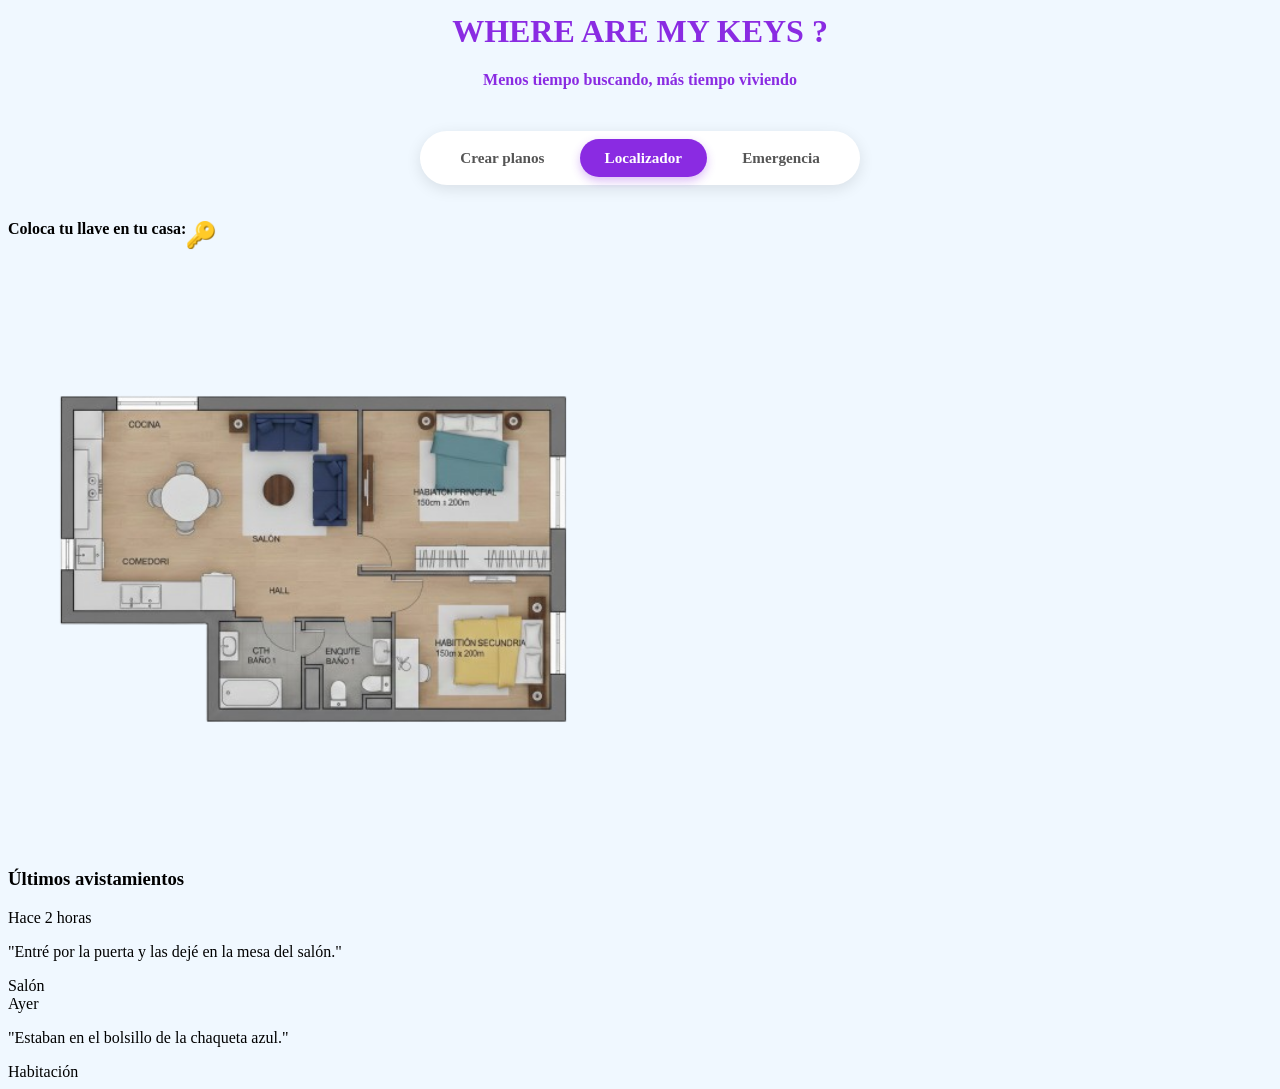
==== index.html @ c6e5a3cd "Inicio del proyecto de buscar las llaves" ====
<!DOCTYPE html>
<html>

<head>
    <meta charset='utf-8'>
    <meta http-equiv='X-UA-Compatible' content='IE=edge'>
    <title>Where are my keys?</title>
    <meta name='viewport' content='width=device-width, initial-scale=1'>
    <link rel='stylesheet' type='text/css' media='screen' href='css/styles.css'>
    <link rel="icon" type="image/png" href="images/llave.png">


</head>

<body>
    <div class="header">
        <h1>WHERE ARE MY KEYS ?</h1>
        <h4>Menos tiempo buscando, más tiempo viviendo</h4>
    </div>

    <nav class="main-nav">
        <ul>
            <li><a href="crear-planos.html">Crear planos</a></li>
            <li><a href="index.html" class="active">Localizador</a></li>
            <li><a href="emergencia.html">Emergencia</a></li>
        </ul>
    </nav>

    <div class="llave">
        <h4>Coloca tu llave en tu casa:</h4>
        <img src="images/llave.png" alt="llave" width="30" height="30">
    </div>

    <img src="images/plano2d.png" usemap="#plano-600" width="600" height="600" style="display: block;">

    <map name="plano-600">
        <area target="_self" alt="Cocina" title="Cocina" href="#cocina" coords="50,145,220,355" shape="rect">

        <area target="_self" alt="Salón" title="Salón" href="#salon" coords="221,145,340,280" shape="rect">

        <area target="_self" alt="Habitación Principal" title="Habitación Principal" href="#hab-principal"
            coords="341,145,530,315" shape="rect">

        <area target="_self" alt="Habitación Secundaria" title="Habitación Secundaria" href="#hab-secundaria"
            coords="372,320,530,460" shape="rect">

        <area target="_self" alt="Baño General" title="Baño General" href="#bano1" coords="195,360,275,460"
            shape="rect">

        <area target="_self" alt="Baño Suite" title="Baño Suite" href="#bano2" coords="276,360,370,460" shape="rect">

        <area target="_self" alt="Hall" title="Hall" href="#hall" coords="221,281,370,358" shape="rect">
    </map>


    <div class="quick-log">
        <h3>Últimos avistamientos</h3>

        <div class="log-item">
            <span class="time">Hace 2 horas</span>
            <p>"Entré por la puerta y las dejé en la mesa del salón."</p>
            <span class="tag">Salón</span>
        </div>

        <div class="log-item">
            <span class="time">Ayer</span>
            <p>"Estaban en el bolsillo de la chaqueta azul."</p>
            <span class="tag">Habitación</span>
        </div>
    </div>
</body>

</html>
---- css/styles.css ----
* {}

body {
    background-color: aliceblue;
}

.main-nav {
    display: flex;
    justify-content: center;
    padding: 15px 0;
    margin-bottom: 20px;
    position: sticky;
    top: 0;
    z-index: 100;
}

.main-nav ul {
    background-color: white;
    padding: 8px 15px;
    border-radius: 50px;
    display: flex;
    gap: 10px;
    list-style-type: none;
    margin: 0 auto;
    box-shadow: 0 4px 15px rgba(0, 0, 0, 0.1);
    width: fit-content;
}

.main-nav a {
    text-decoration: none;
    color: #555;
    font-weight: 600;
    font-size: 0.95rem;
    padding: 10px 25px;
    border-radius: 40px;
    transition: all 0.3s ease;
    display: inline-block;
}

.main-nav a.active {
    background-color: blueviolet;
    color: white;
}

.main-nav a:hover:not(.active) {
    background-color: #f0e6ff;
    color: blueviolet;
}

nav>ul {
    display: flex;
    align-content: center;
    align-items: center;
    gap: 15px;
    list-style-type: none;
    padding: 0;
    margin: 0;

}

a {
    text-decoration: none;
    color: black;
}

.header {
    text-align: center;
    color: blueviolet;
    gap: 5px;
    padding: 5px;
}

/* Estilo para el botón de la página actual */
.main-nav a.active {
    background-color: blueviolet;
    /* Color de fondo fuerte */
    color: white;
    /* Texto en blanco para que contraste */
    box-shadow: 0 4px 10px rgba(138, 43, 226, 0.3);
    /* Sombra para que "flote" */
    cursor: default;
    /* Cambia el cursor para indicar que ya estás ahí */
}

/* Opcional: que el botón activo no cambie al pasar el ratón */
.main-nav a.active:hover {
    background-color: blueviolet;
    color: white;
    transform: none;
}

.header h1 {
    margin: 0;
}

.llave {
    display: flex;
    align-content: center;

}

.llave h4 {
    margin: 0;
}

.card-form {
    background-color: white;
    max-width: 450px;
    margin: 40px auto;
    padding: 30px;
    border-radius: 20px;
    box-shadow: 0 10px 25px rgba(0, 0, 0, 0.05);
    /* Sombra muy suave */
    font-family: 'Segoe UI', sans-serif;
}
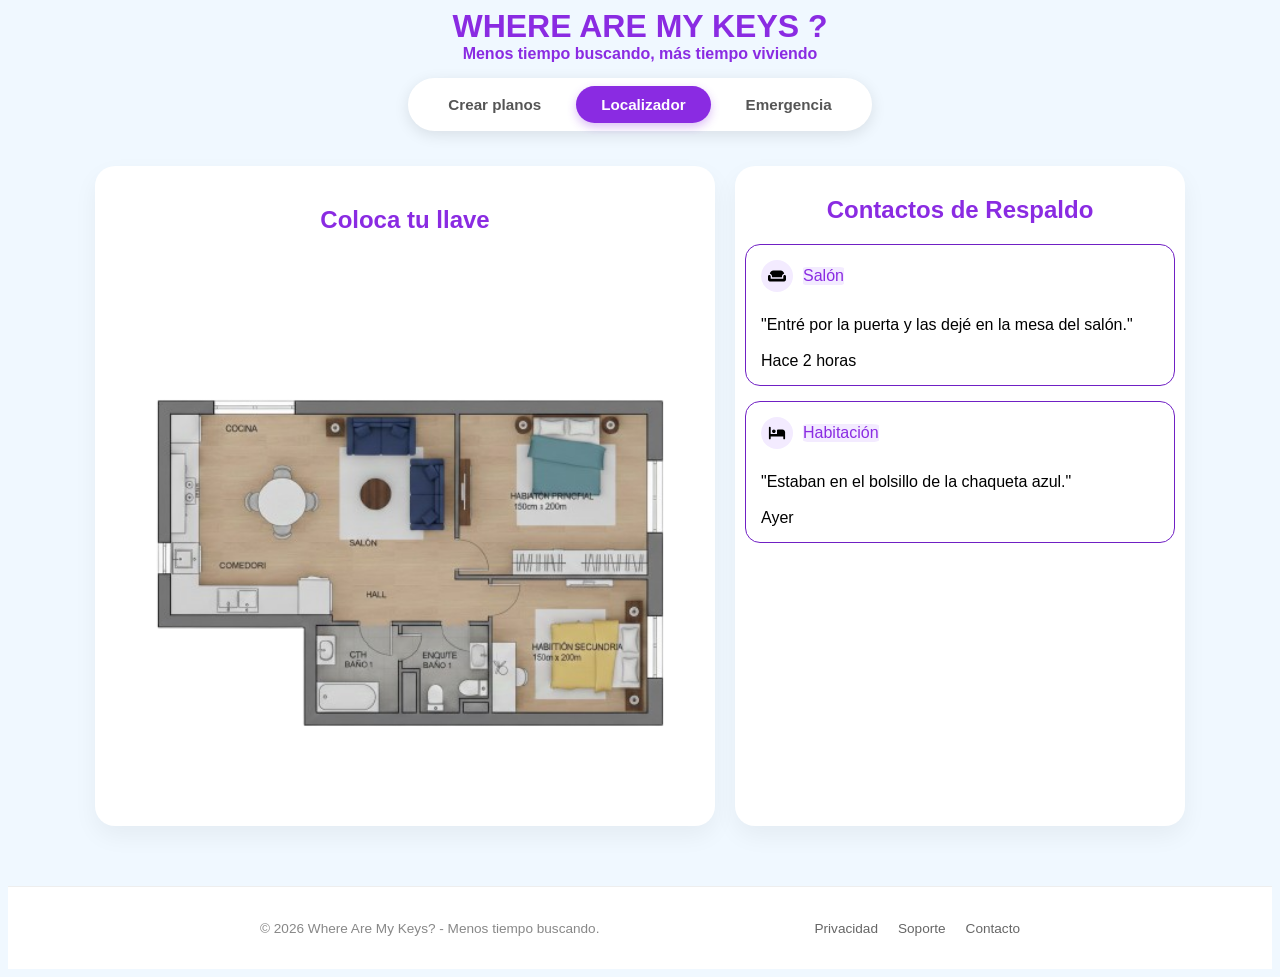
==== commit af5a4855: "Cambios en index.html y css" ====
--- a/index.html
+++ b/index.html
@@ -26,48 +26,102 @@
         </ul>
     </nav>
 
-    <div class="llave">
-        <h4>Coloca tu llave en tu casa:</h4>
-        <img src="images/llave.png" alt="llave" width="30" height="30">
-    </div>
 
-    <img src="images/plano2d.png" usemap="#plano-600" width="600" height="600" style="display: block;">
+    <main class="container-cards">
+        <div class="card-form">
 
-    <map name="plano-600">
-        <area target="_self" alt="Cocina" title="Cocina" href="#cocina" coords="50,145,220,355" shape="rect">
-
-        <area target="_self" alt="Salón" title="Salón" href="#salon" coords="221,145,340,280" shape="rect">
-
-        <area target="_self" alt="Habitación Principal" title="Habitación Principal" href="#hab-principal"
-            coords="341,145,530,315" shape="rect">
-
-        <area target="_self" alt="Habitación Secundaria" title="Habitación Secundaria" href="#hab-secundaria"
-            coords="372,320,530,460" shape="rect">
-
-        <area target="_self" alt="Baño General" title="Baño General" href="#bano1" coords="195,360,275,460"
-            shape="rect">
-
-        <area target="_self" alt="Baño Suite" title="Baño Suite" href="#bano2" coords="276,360,370,460" shape="rect">
-
-        <area target="_self" alt="Hall" title="Hall" href="#hall" coords="221,281,370,358" shape="rect">
-    </map>
+            <div class="mapa-interactivo">
+                <h2>Coloca tu llave</h2>
 
 
-    <div class="quick-log">
-        <h3>Últimos avistamientos</h3>
+                <input type="radio" name="habitacion" id="radio-cocina" class="radio-hidden">
+                <input type="radio" name="habitacion" id="radio-salon" class="radio-hidden">
+                <input type="radio" name="habitacion" id="radio-hab1" class="radio-hidden">
+                <input type="radio" name="habitacion" id="radio-hab2" class="radio-hidden"> <input type="radio"
+                    name="habitacion" id="radio-bano1" class="radio-hidden">
+                <input type="radio" name="habitacion" id="radio-bano2" class="radio-hidden"> <input type="radio"
+                    name="habitacion" id="radio-hall" class="radio-hidden">
 
-        <div class="log-item">
-            <span class="time">Hace 2 horas</span>
-            <p>"Entré por la puerta y las dejé en la mesa del salón."</p>
-            <span class="tag">Salón</span>
+                <img src="images/plano2d.png" width="600" height="600" class="plano-img">
+
+                <div class="llave-marker">
+                    <img src="images/llave.png" alt="llave" width="40">
+                </div>
+
+                <label for="radio-cocina" class="zona-click"
+                    style="top: 145px; left: 50px; width: 170px; height: 210px;"></label>
+                <label for="radio-salon" class="zona-click"
+                    style="top: 145px; left: 221px; width: 119px; height: 135px;"></label>
+                <label for="radio-hab1" class="zona-click"
+                    style="top: 145px; left: 341px; width: 189px; height: 170px;"></label>
+
+                <label for="radio-hab2" class="zona-click"
+                    style="top: 320px; left: 372px; width: 158px; height: 140px;"></label>
+
+                <label for="radio-bano1" class="zona-click"
+                    style="top: 360px; left: 195px; width: 80px; height: 100px;"></label>
+
+                <label for="radio-bano2" class="zona-click"
+                    style="top: 360px; left: 276px; width: 94px; height: 100px;"></label>
+
+                <label for="radio-hall" class="zona-click"
+                    style="top: 281px; left: 221px; width: 149px; height: 77px;"></label>
+            </div>
         </div>
+        <div class="card-form">
+            <h2>Contactos de Respaldo</h2>
 
-        <div class="log-item">
-            <span class="time">Ayer</span>
-            <p>"Estaban en el bolsillo de la chaqueta azul."</p>
-            <span class="tag">Habitación</span>
+            <div class="contact-card">
+                <div class="info-principal">
+                    <div class="contact-header">
+                        <div class="icon">
+                            <svg xmlns="http://www.w3.org/2000/svg" viewBox="0 0 640 640">
+                                <path
+                                    d="M144 336C144 288.7 109.8 249.4 64.8 241.5C72 177.6 126.2 128 192 128L448 128C513.8 128 568 177.6 575.2 241.5C530.2 249.5 496 288.7 496 336L496 368L144 368L144 336zM0 448L0 336C0 309.5 21.5 288 48 288C74.5 288 96 309.5 96 336L96 416L544 416L544 336C544 309.5 565.5 288 592 288C618.5 288 640 309.5 640 336L640 448C640 483.3 611.3 512 576 512L64 512C28.7 512 0 483.3 0 448z" />
+                            </svg>
+                        </div>
+                        <span class="tag-badge">Salón</span>
+                    </div>
+
+                    <div class="details-text">
+                        <p>"Entré por la puerta y las dejé en la mesa del salón."</p><span>Hace 2 horas</span>
+                    </div>
+                </div>
+            </div>
+
+
+            <div class="contact-card">
+                <div class="info-principal">
+                    <div class="contact-header">
+                        <div class="icon">
+                            <svg xmlns="http://www.w3.org/2000/svg" viewBox="0 0 640 640">
+                                <path
+                                    d="M64 96C81.7 96 96 110.3 96 128L96 352L320 352L320 224C320 206.3 334.3 192 352 192L512 192C565 192 608 235 608 288L608 512C608 529.7 593.7 544 576 544C558.3 544 544 529.7 544 512L544 448L96 448L96 512C96 529.7 81.7 544 64 544C46.3 544 32 529.7 32 512L32 128C32 110.3 46.3 96 64 96zM144 256C144 220.7 172.7 192 208 192C243.3 192 272 220.7 272 256C272 291.3 243.3 320 208 320C172.7 320 144 291.3 144 256z" />
+                            </svg>
+                        </div>
+                        <span class="tag-badge">Habitación</span>
+                    </div>
+
+                    <div class="details-text">
+                        <p>"Estaban en el bolsillo de la chaqueta azul."</p>
+                        <span>Ayer</span>
+                    </div>
+                </div>
+
+            </div>
+
+    </main>
+
+    <footer class="main-footer">
+        <div class="footer-content">
+            <p>&copy; 2026 Where Are My Keys? - Menos tiempo buscando.</p>
+            <div class="footer-links">
+                <a href="#">Privacidad</a>
+                <a href="#">Soporte</a>
+                <a href="mailto:info@wherekeys.com">Contacto</a>
+            </div>
         </div>
-    </div>
+    </footer>
 </body>
 
 </html>
--- a/css/styles.css
+++ b/css/styles.css
@@ -1,14 +1,35 @@
-* {}
+* {
+    box-sizing: border-box;
+}
 
 body {
     background-color: aliceblue;
-}
+    font-family: 'Segoe UI', sans-serif;
+}
+
+
+/* Estilos header */
+
+.header {
+    text-align: center;
+    color: blueviolet;
+    gap: 5px;
+}
+
+.header h1 {
+    margin: 0;
+}
+
+.header h4 {
+    margin: 0;
+}
+
+/* Estilos menu */
 
 .main-nav {
     display: flex;
     justify-content: center;
     padding: 15px 0;
-    margin-bottom: 20px;
     position: sticky;
     top: 0;
     z-index: 100;
@@ -63,53 +84,319 @@
     color: black;
 }
 
-.header {
-    text-align: center;
-    color: blueviolet;
-    gap: 5px;
-    padding: 5px;
-}
-
-/* Estilo para el botón de la página actual */
 .main-nav a.active {
     background-color: blueviolet;
-    /* Color de fondo fuerte */
     color: white;
-    /* Texto en blanco para que contraste */
     box-shadow: 0 4px 10px rgba(138, 43, 226, 0.3);
-    /* Sombra para que "flote" */
     cursor: default;
-    /* Cambia el cursor para indicar que ya estás ahí */
-}
-
-/* Opcional: que el botón activo no cambie al pasar el ratón */
+}
+
 .main-nav a.active:hover {
     background-color: blueviolet;
     color: white;
     transform: none;
 }
 
-.header h1 {
-    margin: 0;
-}
-
-.llave {
-    display: flex;
-    align-content: center;
-
-}
-
-.llave h4 {
-    margin: 0;
+/*Estilos formulario*/
+
+h2 {
+    text-align: center;
+    color: blueviolet;
+    margin: 10px;
+    padding: 10px;
+}
+
+.container-cards {
+    display: flex;
+    flex-direction: row;
+    flex-wrap: nowrap;
+    justify-content: center;
+    gap: 20px;
+    padding: 20px;
+    width: 100%;
 }
 
 .card-form {
     background-color: white;
-    max-width: 450px;
-    margin: 40px auto;
-    padding: 30px;
+    flex: 0 0 450px;
     border-radius: 20px;
     box-shadow: 0 10px 25px rgba(0, 0, 0, 0.05);
-    /* Sombra muy suave */
-    font-family: 'Segoe UI', sans-serif;
+    padding: 10px;
+    margin: 0;
+}
+
+.form-group {
+    display: flex;
+    flex-direction: column;
+    padding: 15px;
+    align-items: flex-start;
+}
+
+.form-label {
+    margin-bottom: 8px;
+}
+
+.form-input,
+.form-datalist {
+    width: 100%;
+    box-sizing: border-box;
+    padding: 12px;
+    border: 2px solid #eee;
+    border-radius: 10px;
+    color: #555;
+}
+
+.form-input:focus,
+.form-datalist:focus {
+    border-color: blueviolet;
+    background-color: white;
+    outline: none;
+}
+
+.form-datalist:hover {
+    color: blueviolet;
+}
+
+.form-button {
+    display: block;
+    width: fit-content;
+    margin: 0 auto 0;
+
+    padding: 10px 25px;
+    border-radius: 30px;
+    background-color: blueviolet;
+    color: white;
+    font-weight: 600;
+
+    border: none;
+    cursor: pointer;
+    transition: all 0.3s ease;
+
+}
+
+.form-button:hover {
+    background-color: #7020c4;
+    transform: scale(1.05);
+    box-shadow: 0 4px 15px rgba(138, 43, 226, 0.3);
+}
+
+.form-file {
+    width: 100%;
+    padding: 8px;
+    border: 2px solid #eee;
+    border-radius: 12px;
+    background-color: #fafafa;
+    color: #777;
+    cursor: pointer;
+    transition: all 0.3s ease;
+}
+
+.form-file::-webkit-file-upload-button {
+    background-color: blueviolet;
+    color: white;
+    padding: 8px 15px;
+    border: none;
+    border-radius: 8px;
+    margin-right: 15px;
+    cursor: pointer;
+    font-weight: 600;
+    font-family: inherit;
+}
+
+.form-file:focus {
+    border-color: blueviolet;
+    background-color: #f3ebff;
+}
+
+.contact-card {
+    display: flex;
+    justify-content: space-between;
+    align-items: center;
+    padding: 15px;
+    border: 1px solid #7020c4;
+    border-radius: 15px;
+    margin-bottom: 15px;
+}
+
+.icon {
+    width: 40px;
+    height: 40px;
+    background-color: #f0e6ff;
+    border-radius: 30%;
+    display: flex;
+    justify-content: center;
+    align-items: center;
+    flex-shrink: 0;
+}
+
+.icon svg {
+    width: 24px;
+    height: 24px;
+    color: blueviolet;
+    display: block;
+}
+
+.info-principal {
+    display: flex;
+    flex-direction: column;
+    gap: 8px;
+    flex-grow: 1;
+}
+
+.contact-header {
+    display: flex;
+    align-items: center;
+    gap: 10px;
+}
+
+.icon {
+    width: 32px;
+    height: 32px;
+    background-color: #f3ebff;
+    border-radius: 50%;
+    display: flex;
+    justify-content: center;
+    align-items: center;
+    flex-shrink: 0;
+}
+
+.icon svg {
+    width: 18px;
+    height: 18px;
+    color: blueviolet;
+}
+
+.details-text {
+    display: flex;
+    flex-direction: column;
+    gap: 2px;
+}
+
+.tag-badge {
+    margin-bottom: 0;
+    height: fit-content;
+    color: blueviolet;
+    background-color: #f3ebff;
+    border-radius: 10%;
+}
+
+/* Sección de localizador */
+/* Contenedor relativo para que todo se posicione dentro */
+.mapa-interactivo {
+    position: relative;
+    width: 600px;
+    height: 600px;
+    margin: 20px auto;
+}
+
+.radio-hidden {
+    display: none;
+}
+
+/* Estilo de la llave */
+.llave-marker {
+    position: absolute;
+    z-index: 5;
+    transition: all 0.6s cubic-bezier(0.175, 0.885, 0.32, 1.275);
+    pointer-events: none;
+    opacity: 0;
+}
+
+.zona-click {
+    position: absolute;
+    cursor: pointer;
+    z-index: 10;
+}
+
+/* --- LÓGICA DE POSICIONAMIENTO --- */
+
+#radio-cocina:checked~.llave-marker {
+    opacity: 1;
+    top: 220px;
+    left: 110px;
+}
+
+#radio-salon:checked~.llave-marker {
+    opacity: 1;
+    top: 190px;
+    left: 260px;
+}
+
+#radio-hab1:checked~.llave-marker {
+    opacity: 1;
+    top: 215px;
+    left: 415px;
+    transform: scale(1.1);
+}
+
+#radio-bano:checked~.llave-marker {
+    opacity: 1;
+    top: 390px;
+    left: 215px;
+}
+
+#radio-hab2:checked~.llave-marker {
+    opacity: 1;
+    top: 380px;
+    left: 440px;
+}
+
+#radio-bano1:checked~.llave-marker {
+    opacity: 1;
+    top: 400px;
+    left: 225px;
+}
+
+#radio-bano2:checked~.llave-marker {
+    opacity: 1;
+    top: 400px;
+    left: 315px;
+}
+
+#radio-hall:checked~.llave-marker {
+    opacity: 1;
+    top: 310px;
+    left: 285px;
+}
+
+/*Footer*/
+.main-footer {
+    background-color: #ffffff;
+    border-top: 1px solid #eee;
+    padding: 20px 0;
+    margin-top: 40px;
+    color: #888;
+    font-size: 0.85rem;
+}
+
+.footer-content {
+    max-width: 800px;
+    margin: 0 auto;
+    display: flex;
+    justify-content: space-between;
+    align-items: center;
+    padding: 0 20px;
+}
+
+.footer-links {
+    display: flex;
+    gap: 20px;
+}
+
+.footer-links a {
+    color: #666;
+    text-decoration: none;
+    transition: color 0.3s;
+}
+
+.footer-links a:hover {
+    color: blueviolet;
+}
+
+@media (max-width: 600px) {
+    .footer-content {
+        flex-direction: column;
+        gap: 15px;
+        text-align: center;
+    }
 }
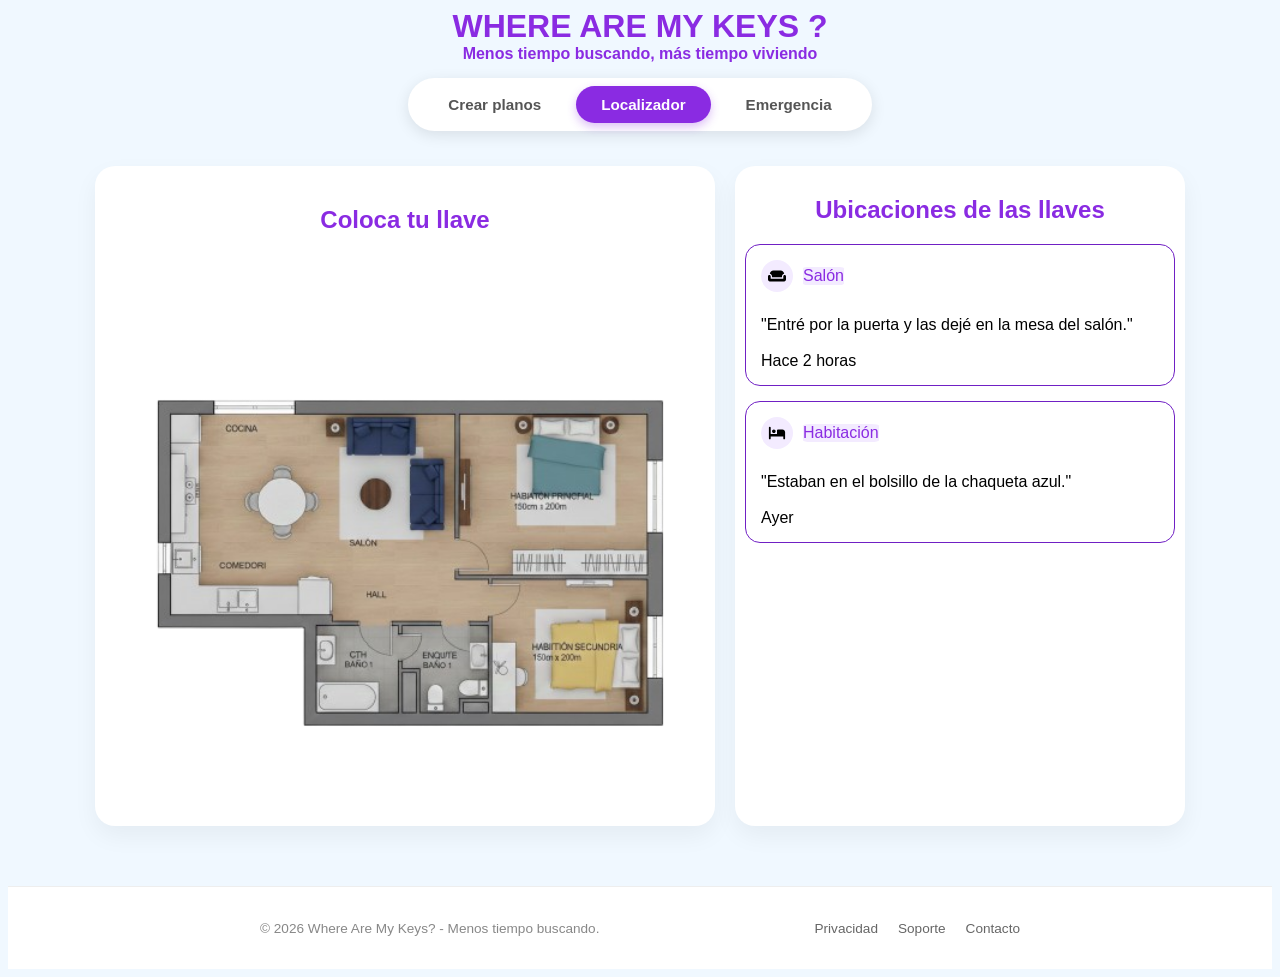
==== commit aa79ed62: "Cambiar iconos y añadir footer" ====
--- a/index.html
+++ b/index.html
@@ -13,10 +13,10 @@
 </head>
 
 <body>
-    <div class="header">
+    <header class="header">
         <h1>WHERE ARE MY KEYS ?</h1>
         <h4>Menos tiempo buscando, más tiempo viviendo</h4>
-    </div>
+    </header>
 
     <nav class="main-nav">
         <ul>
@@ -69,7 +69,7 @@
             </div>
         </div>
         <div class="card-form">
-            <h2>Contactos de Respaldo</h2>
+            <h2>Ubicaciones de las llaves</h2>
 
             <div class="contact-card">
                 <div class="info-principal">
--- a/css/styles.css
+++ b/css/styles.css
@@ -30,7 +30,6 @@
     display: flex;
     justify-content: center;
     padding: 15px 0;
-    position: sticky;
     top: 0;
     z-index: 100;
 }
@@ -229,12 +228,7 @@
     flex-shrink: 0;
 }
 
-.icon svg {
-    width: 24px;
-    height: 24px;
-    color: blueviolet;
-    display: block;
-}
+
 
 .info-principal {
     display: flex;
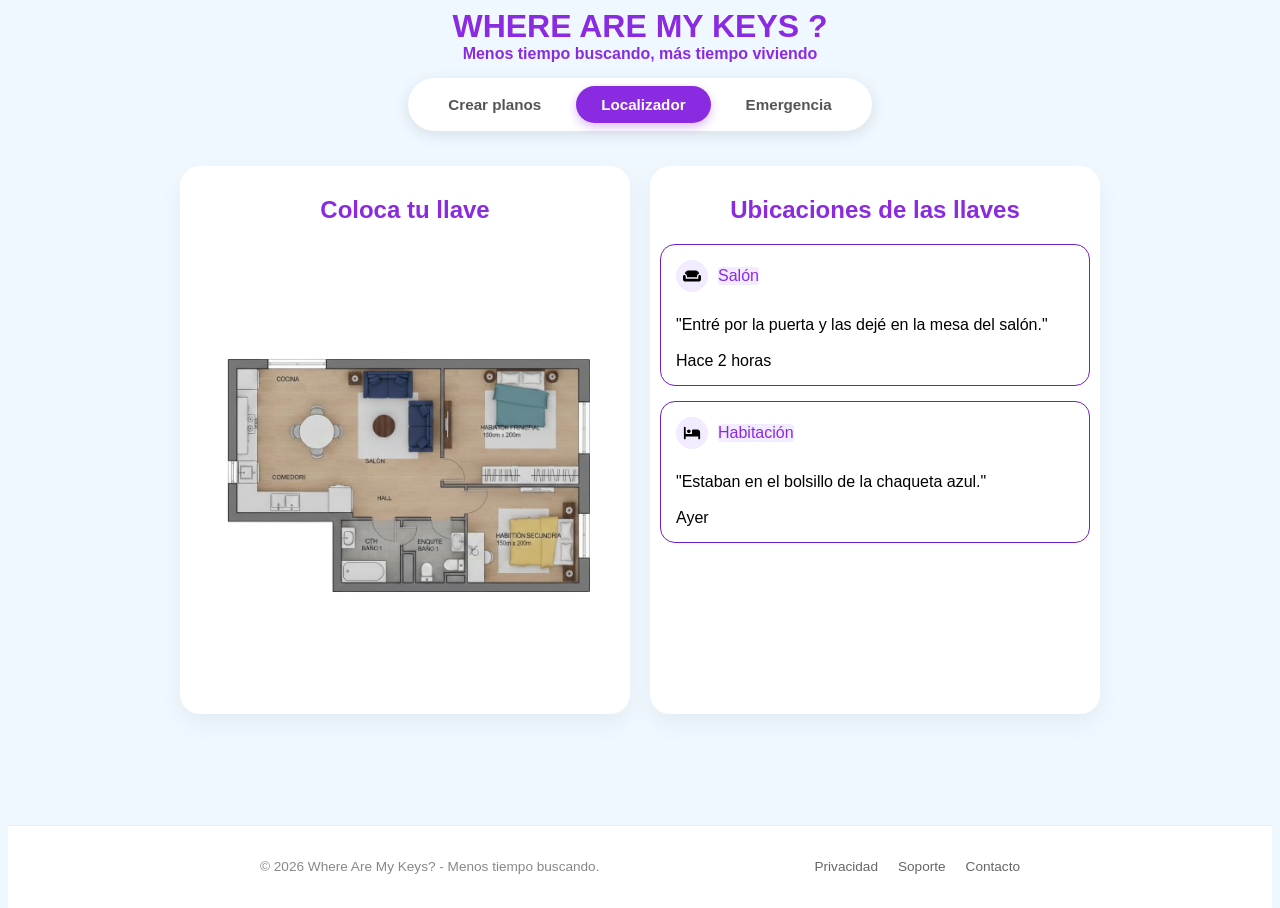
==== commit 0ba78761: "Añadido responsive al proyecto" ====
--- a/index.html
+++ b/index.html
@@ -29,11 +29,9 @@
 
     <main class="container-cards">
         <div class="card-form">
+            <h2>Coloca tu llave</h2>
 
-            <div class="mapa-interactivo">
-                <h2>Coloca tu llave</h2>
-
-
+             <div class="interactive-map">
                 <input type="radio" name="habitacion" id="radio-cocina" class="radio-hidden">
                 <input type="radio" name="habitacion" id="radio-salon" class="radio-hidden">
                 <input type="radio" name="habitacion" id="radio-hab1" class="radio-hidden">
@@ -44,35 +42,35 @@
 
                 <img src="images/plano2d.png" width="600" height="600" class="plano-img">
 
-                <div class="llave-marker">
+                <div class="key-marker">
                     <img src="images/llave.png" alt="llave" width="40">
                 </div>
 
-                <label for="radio-cocina" class="zona-click"
-                    style="top: 145px; left: 50px; width: 170px; height: 210px;"></label>
-                <label for="radio-salon" class="zona-click"
-                    style="top: 145px; left: 221px; width: 119px; height: 135px;"></label>
-                <label for="radio-hab1" class="zona-click"
-                    style="top: 145px; left: 341px; width: 189px; height: 170px;"></label>
+                <label for="radio-cocina" class="click-zone"
+                    style="top: 24.1667%; left: 8.3333%; width: 28.3333%; height: 35%;"></label>
+                <label for="radio-salon" class="click-zone"
+                    style="top: 24.1667%; left: 36.8333%; width: 19.8333%; height: 22.5%;"></label>
+                <label for="radio-hab1" class="click-zone"
+                    style="top: 24.1667%; left: 56.8333%; width: 31.5%; height: 28.3333%;"></label>
 
-                <label for="radio-hab2" class="zona-click"
-                    style="top: 320px; left: 372px; width: 158px; height: 140px;"></label>
+                <label for="radio-hab2" class="click-zone"
+                    style="top: 53.3333%; left: 62%; width: 26.3333%; height: 23.3333%;"></label>
 
-                <label for="radio-bano1" class="zona-click"
-                    style="top: 360px; left: 195px; width: 80px; height: 100px;"></label>
+                <label for="radio-bano1" class="click-zone"
+                    style="top: 60%; left: 32.5%; width: 13.3333%; height: 16.6667%;"></label>
 
-                <label for="radio-bano2" class="zona-click"
-                    style="top: 360px; left: 276px; width: 94px; height: 100px;"></label>
+                <label for="radio-bano2" class="click-zone"
+                    style="top: 60%; left: 46%; width: 15.6667%; height: 16.6667%;"></label>
 
-                <label for="radio-hall" class="zona-click"
-                    style="top: 281px; left: 221px; width: 149px; height: 77px;"></label>
+                <label for="radio-hall" class="click-zone"
+                    style="top: 46.8333%; left: 36.8333%; width: 24.8333%; height: 12.8333%;"></label>
             </div>
         </div>
         <div class="card-form">
             <h2>Ubicaciones de las llaves</h2>
 
             <div class="contact-card">
-                <div class="info-principal">
+                <div class="primary-info">
                     <div class="contact-header">
                         <div class="icon">
                             <svg xmlns="http://www.w3.org/2000/svg" viewBox="0 0 640 640">
@@ -91,7 +89,7 @@
 
 
             <div class="contact-card">
-                <div class="info-principal">
+                <div class="primary-info">
                     <div class="contact-header">
                         <div class="icon">
                             <svg xmlns="http://www.w3.org/2000/svg" viewBox="0 0 640 640">
@@ -124,4 +122,4 @@
     </footer>
 </body>
 
-</html>+</html>
--- a/css/styles.css
+++ b/css/styles.css
@@ -2,9 +2,16 @@
     box-sizing: border-box;
 }
 
+html, body {
+  height: 100%;
+}
+
 body {
-    background-color: aliceblue;
-    font-family: 'Segoe UI', sans-serif;
+  min-height: 100vh;
+  display: flex;
+  flex-direction: column;
+   background-color: aliceblue;
+  font-family: 'Segoe UI', sans-serif;
 }
 
 
@@ -75,7 +82,6 @@
     list-style-type: none;
     padding: 0;
     margin: 0;
-
 }
 
 a {
@@ -228,9 +234,7 @@
     flex-shrink: 0;
 }
 
-
-
-.info-principal {
+.primary-info {
     display: flex;
     flex-direction: column;
     gap: 8px;
@@ -276,11 +280,17 @@
 
 /* Sección de localizador */
 /* Contenedor relativo para que todo se posicione dentro */
-.mapa-interactivo {
+.interactive-map {
     position: relative;
-    width: 600px;
-    height: 600px;
+    width: min(100%, 600px);
+    aspect-ratio: 1 / 1;
     margin: 20px auto;
+}
+
+.plano-img {
+    width: 100%;
+    height: 100%;
+    display: block;
 }
 
 .radio-hidden {
@@ -288,7 +298,7 @@
 }
 
 /* Estilo de la llave */
-.llave-marker {
+.key-marker {
     position: absolute;
     z-index: 5;
     transition: all 0.6s cubic-bezier(0.175, 0.885, 0.32, 1.275);
@@ -296,7 +306,7 @@
     opacity: 0;
 }
 
-.zona-click {
+.click-zone {
     position: absolute;
     cursor: pointer;
     z-index: 10;
@@ -304,53 +314,47 @@
 
 /* --- LÓGICA DE POSICIONAMIENTO --- */
 
-#radio-cocina:checked~.llave-marker {
-    opacity: 1;
-    top: 220px;
-    left: 110px;
-}
-
-#radio-salon:checked~.llave-marker {
-    opacity: 1;
-    top: 190px;
-    left: 260px;
-}
-
-#radio-hab1:checked~.llave-marker {
-    opacity: 1;
-    top: 215px;
-    left: 415px;
+#radio-cocina:checked~.key-marker {
+    opacity: 1;
+    top: 36.6667%;
+    left: 18.3333%;
+}
+
+#radio-salon:checked~.key-marker {
+    opacity: 1;
+    top: 31.6667%;
+    left: 43.3333%;
+}
+
+#radio-hab1:checked~.key-marker {
+    opacity: 1;
+    top: 35.8333%;
+    left: 69.1667%;
     transform: scale(1.1);
 }
 
-#radio-bano:checked~.llave-marker {
-    opacity: 1;
-    top: 390px;
-    left: 215px;
-}
-
-#radio-hab2:checked~.llave-marker {
-    opacity: 1;
-    top: 380px;
-    left: 440px;
-}
-
-#radio-bano1:checked~.llave-marker {
-    opacity: 1;
-    top: 400px;
-    left: 225px;
-}
-
-#radio-bano2:checked~.llave-marker {
-    opacity: 1;
-    top: 400px;
-    left: 315px;
-}
-
-#radio-hall:checked~.llave-marker {
-    opacity: 1;
-    top: 310px;
-    left: 285px;
+#radio-hab2:checked~.key-marker {
+    opacity: 1;
+    top: 63.3333%;
+    left: 73.3333%;
+}
+
+#radio-bano1:checked~.key-marker {
+    opacity: 1;
+    top: 66.6667%;
+    left: 37.5%;
+}
+
+#radio-bano2:checked~.key-marker {
+    opacity: 1;
+    top: 66.6667%;
+    left: 52.5%;
+}
+
+#radio-hall:checked~.key-marker {
+    opacity: 1;
+    top: 51.6667%;
+    left: 47.5%;
 }
 
 /*Footer*/
@@ -358,7 +362,7 @@
     background-color: #ffffff;
     border-top: 1px solid #eee;
     padding: 20px 0;
-    margin-top: 40px;
+    margin-top: auto;
     color: #888;
     font-size: 0.85rem;
 }
@@ -387,10 +391,72 @@
     color: blueviolet;
 }
 
+/*Responsive*/
 @media (max-width: 600px) {
+    .main-nav {
+        padding: 10px 12px;
+    }
+
+    .main-nav ul {
+        flex-direction: column;
+        width: min(320px, 100%);
+        gap: 8px;
+        border-radius: 16px;
+        padding: 10px;
+    }
+
+    .main-nav li,
+    .main-nav a {
+        width: 100%;
+    }
+
+    .main-nav a {
+        text-align: center;
+        padding: 10px 14px;
+    }
+
+    .container-cards {
+    flex-direction: column;
+    align-items: center;
+    padding: 16px;
+    }
+
+    .card-form {
+    width: 100%;
+    max-width: 450px;
+    flex: 1 1 auto;
+    }
+
+
     .footer-content {
         flex-direction: column;
         gap: 15px;
         text-align: center;
     }
-}+}
+
+
+@media (min-width: 601px) and (max-width: 950px) {
+  .container-cards {
+    flex-direction: column;
+    align-items: center;
+    padding: 20px;
+  }
+
+  .card-form {
+    width: min(92%, 700px);
+    flex: 1 1 auto;
+  }
+
+  .main-nav ul {
+    flex-wrap: wrap;
+    justify-content: center;
+    width: min(520px, 100%);
+  }
+
+  .footer-content {
+    flex-direction: column;
+    gap: 12px;
+    text-align: center;
+  }
+}
